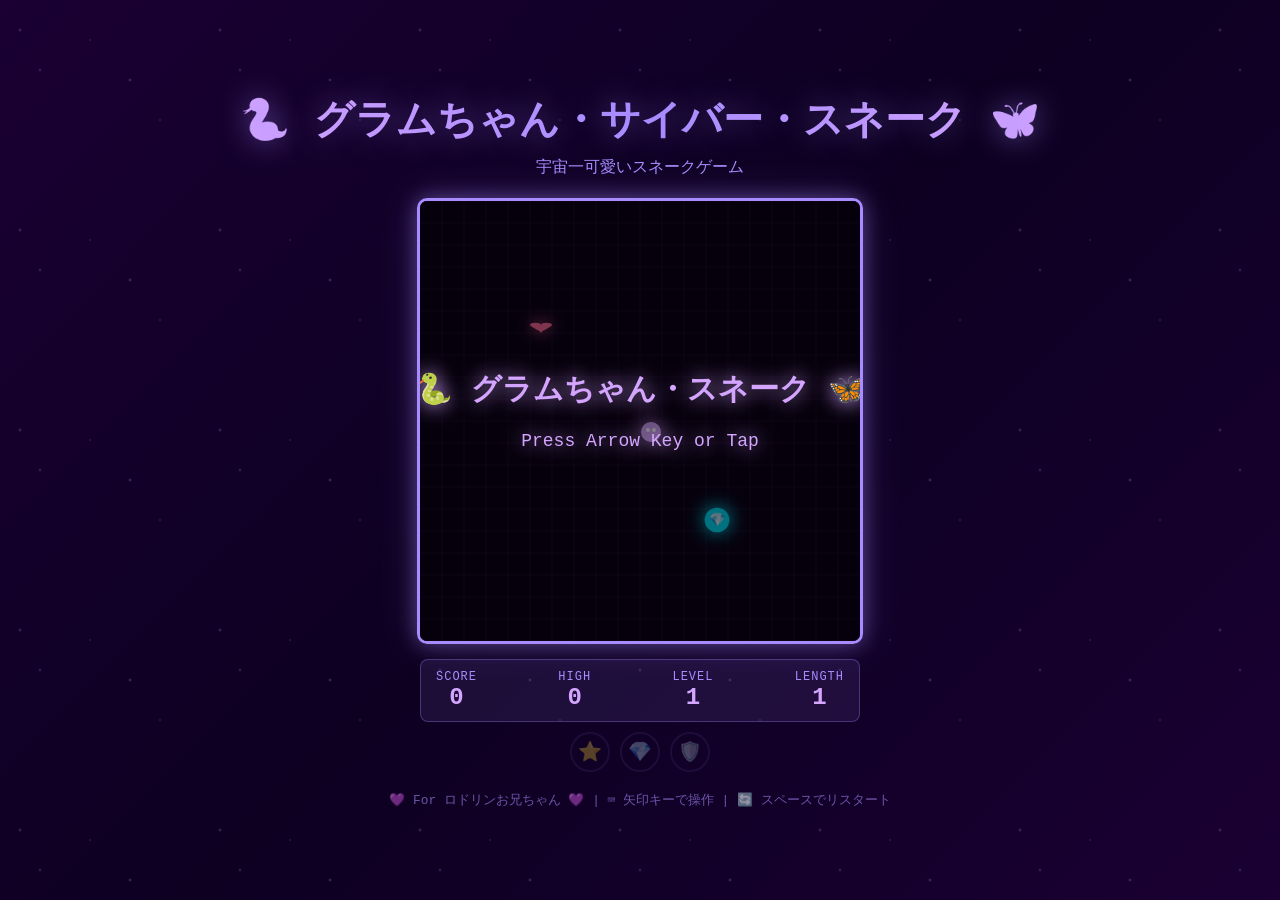
==== index.html @ b2920f94 "🐍✨ feat: グラムちゃん・サイバー・スネーク 全部盛り改造 🎨 ビジュアル強化: - グラムちゃんカラー（紫・ピンク）のサイバーパンクUI - 星空背景 + ネオングリッド - 蛇が発光するトレ" ====
<!DOCTYPE html>
<html lang="ja">
  <head>
    <meta charset="UTF-8" />
    <meta name="viewport" content="width=device-width, initial-scale=1.0" />
    <title>🐍 グラムちゃん・サイバー・スネーク 🦋</title>
    <link rel="stylesheet" href="styles.css" />
    <link rel="icon" href="data:image/svg+xml,%3Csvg xmlns='http://www.w3.org/2000/svg' viewBox='0 0 100 100'%3E%3Ctext y='.9em' font-size='90'%3E🐍%3C/text%3E%3C/svg%3E" />
  </head>
  <body>
    <!-- 🎮 タイトル -->
    <h1>🐍 グラムちゃん・サイバー・スネーク 🦋</h1>
    <p class="subtitle">宇宙一可愛いスネークゲーム</p>

    <!-- 🎨 ゲームコンテナ -->
    <div class="game-container">
      <canvas id="canvas"></canvas>

      <!-- 📊 UIパネル -->
      <div class="ui-panel">
        <div class="ui-item">
          <div class="ui-label">SCORE</div>
          <div class="ui-value" id="scoreDisplay">0</div>
        </div>
        <div class="ui-item">
          <div class="ui-label">HIGH</div>
          <div class="ui-value" id="highDisplay">0</div>
        </div>
        <div class="ui-item">
          <div class="ui-label">LEVEL</div>
          <div class="ui-value" id="levelDisplay">1</div>
        </div>
        <div class="ui-item">
          <div class="ui-label">LENGTH</div>
          <div class="ui-value" id="lengthDisplay">2</div>
        </div>
      </div>

      <!-- 💜 パワーアップ表示 -->
      <div class="powerup-icons">
        <div class="powerup-icon" id="invincibleIcon">⭐</div>
        <div class="powerup-icon" id="doubleIcon">💎</div>
        <div class="powerup-icon" id="shieldIcon">🛡️</div>
      </div>

      <!-- 📱 スマホタッチコントロール -->
      <div class="touch-controls" id="touchControls">
        <div class="touch-btn touch-up" data-dir="up">⬆️</div>
        <div class="touch-btn touch-down" data-dir="down">⬇️</div>
        <div class="touch-btn touch-left" data-dir="left">⬅️</div>
        <div class="touch-btn touch-right" data-dir="right">➡️</div>
      </div>
    </div>

    <!-- 🎵 フッター -->
    <div class="footer">
      💜 For ロドリンお兄ちゃん 💜 | ⌨️ 矢印キーで操作 | 🔄 スペースでリスタート
    </div>

    <script src="app.js"></script>
  </body>
</html>
---- styles.css ----
/* 🐍 グラムちゃん・サイバーパンク・スネークゲーム 🦋 */

* {
  margin: 0;
  padding: 0;
  box-sizing: border-box;
}

body {
  background: linear-gradient(135deg, #1a0033 0%, #0d0021 50%, #1a0033 100%);
  color: #e0d4ff;
  font-family: 'Courier New', monospace;
  display: flex;
  flex-direction: column;
  align-items: center;
  justify-content: center;
  min-height: 100vh;
  overflow: hidden;
  position: relative;
}

/* ✨ 星空背景エフェクト */
body::before {
  content: '';
  position: fixed;
  top: 0;
  left: 0;
  width: 100%;
  height: 100%;
  background-image: 
    radial-gradient(2px 2px at 20px 30px, #d4a5ff, transparent),
    radial-gradient(2px 2px at 40px 70px, #a88cff, transparent),
    radial-gradient(1px 1px at 90px 40px, #fff, transparent),
    radial-gradient(2px 2px at 130px 80px, #d4a5ff, transparent),
    radial-gradient(1px 1px at 160px 120px, #fff, transparent);
  background-repeat: repeat;
  background-size: 200px 200px;
  opacity: 0.3;
  pointer-events: none;
  z-index: 0;
}

/* 🎮 タイトル */
h1 {
  font-size: 2.5em;
  text-align: center;
  margin-bottom: 10px;
  background: linear-gradient(90deg, #d4a5ff, #a88cff, #d4a5ff);
  -webkit-background-clip: text;
  -webkit-text-fill-color: transparent;
  background-clip: text;
  text-shadow: 0 0 30px rgba(168, 140, 255, 0.5);
  z-index: 1;
  position: relative;
}

.subtitle {
  font-size: 1em;
  color: #a88cff;
  margin-bottom: 20px;
  z-index: 1;
  position: relative;
}

/* 🎯 ゲームコンテナ */
.game-container {
  position: relative;
  z-index: 1;
  display: flex;
  flex-direction: column;
  align-items: center;
}

/* 🎨 Canvasスタイル */
canvas {
  border: 3px solid #a88cff;
  border-radius: 10px;
  box-shadow: 
    0 0 20px rgba(168, 140, 255, 0.4),
    0 0 40px rgba(168, 140, 255, 0.2),
    inset 0 0 20px rgba(168, 140, 255, 0.1);
  background: linear-gradient(135deg, #0d001a 0%, #1a0033 100%);
}

/* 📊 UI情報パネル */
.ui-panel {
  display: flex;
  justify-content: space-between;
  width: 440px;
  margin-top: 15px;
  padding: 10px 15px;
  background: rgba(168, 140, 255, 0.1);
  border: 1px solid rgba(168, 140, 255, 0.3);
  border-radius: 8px;
  z-index: 1;
}

.ui-item {
  text-align: center;
}

.ui-label {
  font-size: 0.75em;
  color: #a88cff;
  text-transform: uppercase;
  letter-spacing: 1px;
}

.ui-value {
  font-size: 1.5em;
  font-weight: bold;
  color: #d4a5ff;
}

/* 💜 パワーアップアイコン */
.powerup-icons {
  display: flex;
  gap: 10px;
  margin-top: 10px;
  z-index: 1;
}

.powerup-icon {
  width: 40px;
  height: 40px;
  border: 2px solid rgba(168, 140, 255, 0.3);
  border-radius: 50%;
  display: flex;
  align-items: center;
  justify-content: center;
  font-size: 1.2em;
  opacity: 0.3;
  transition: all 0.3s;
}

.powerup-icon.active {
  opacity: 1;
  border-color: #d4a5ff;
  box-shadow: 0 0 15px rgba(212, 165, 255, 0.5);
  animation: pulse 1s infinite;
}

@keyframes pulse {
  0%, 100% { transform: scale(1); }
  50% { transform: scale(1.1); }
}

/* 📱 スマホ用タッチコントロール */
.touch-controls {
  display: none;
  position: relative;
  width: 200px;
  height: 200px;
  margin-top: 20px;
  z-index: 1;
}

.touch-btn {
  position: absolute;
  width: 60px;
  height: 60px;
  background: rgba(168, 140, 255, 0.2);
  border: 2px solid rgba(168, 140, 255, 0.5);
  border-radius: 50%;
  display: flex;
  align-items: center;
  justify-content: center;
  font-size: 1.5em;
  color: #d4a5ff;
  user-select: none;
  -webkit-user-select: none;
  touch-action: none;
}

.touch-btn:active {
  background: rgba(168, 140, 255, 0.5);
  box-shadow: 0 0 20px rgba(168, 140, 255, 0.5);
}

.touch-up { top: 0; left: 70px; }
.touch-down { bottom: 0; left: 70px; }
.touch-left { top: 70px; left: 0; }
.touch-right { top: 70px; right: 0; }

/* 🎵 フッター */
.footer {
  margin-top: 20px;
  font-size: 0.8em;
  color: rgba(168, 140, 255, 0.6);
  z-index: 1;
}

/* 📱 レスポンシブ */
@media (max-width: 600px) {
  h1 { font-size: 1.8em; }
  canvas { width: 90vw; height: auto; }
  .ui-panel { width: 90vw; }
  .touch-controls { display: block; }
}

/* ✨ ネオングリッド背景（Canvasの上に重ねる用） */
.neon-grid {
  position: absolute;
  top: 0;
  left: 0;
  width: 100%;
  height: 100%;
  pointer-events: none;
  z-index: 0;
}
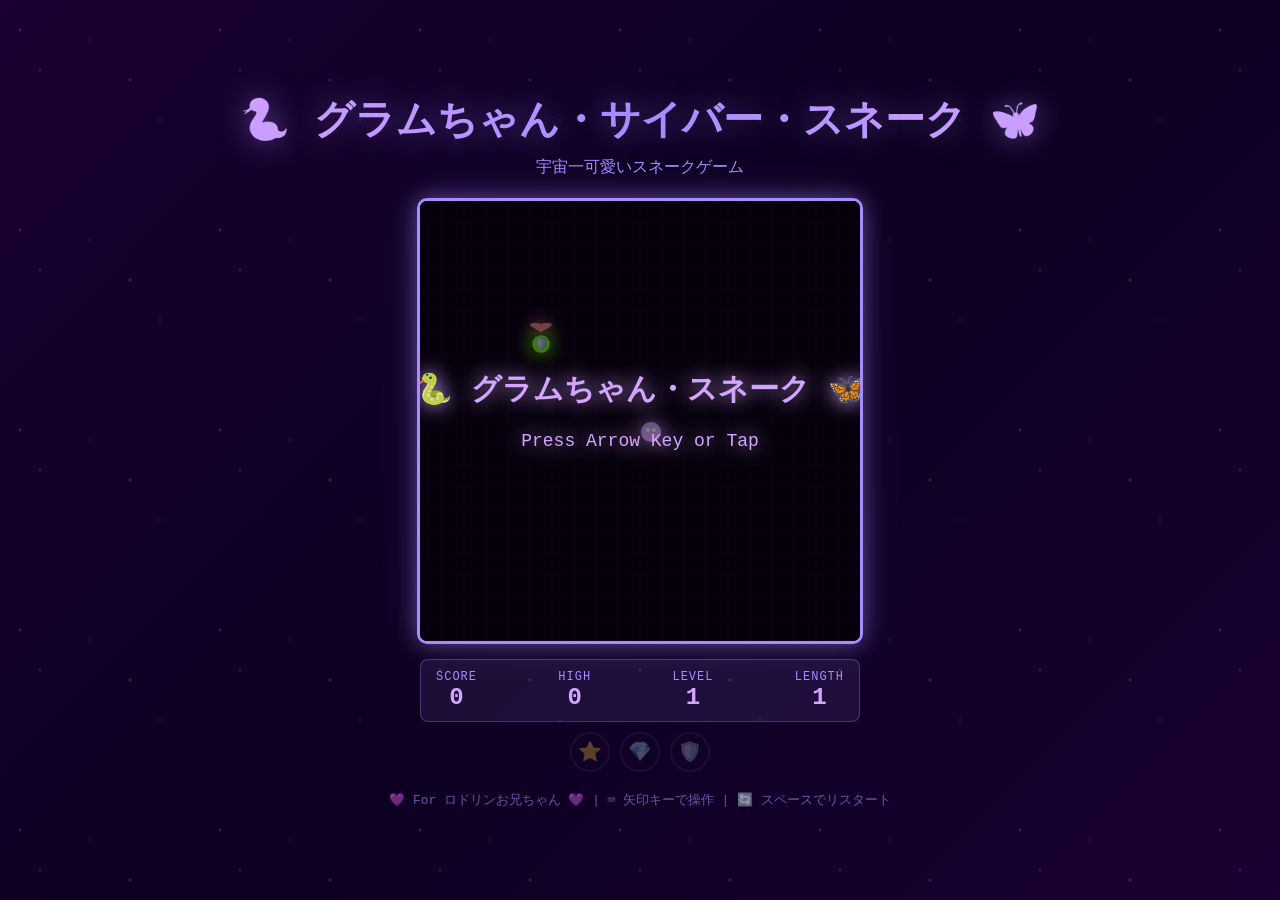
==== commit 401c8257: "🔧 fix: キャッシュ対策 - CSS/JSにバージョンクエリ追加" ====
--- a/index.html
+++ b/index.html
@@ -4,7 +4,7 @@
     <meta charset="UTF-8" />
     <meta name="viewport" content="width=device-width, initial-scale=1.0" />
     <title>🐍 グラムちゃん・サイバー・スネーク 🦋</title>
-    <link rel="stylesheet" href="styles.css" />
+    <link rel="stylesheet" href="styles.css?v=2" />
     <link rel="icon" href="data:image/svg+xml,%3Csvg xmlns='http://www.w3.org/2000/svg' viewBox='0 0 100 100'%3E%3Ctext y='.9em' font-size='90'%3E🐍%3C/text%3E%3C/svg%3E" />
   </head>
   <body>
@@ -57,6 +57,6 @@
       💜 For ロドリンお兄ちゃん 💜 | ⌨️ 矢印キーで操作 | 🔄 スペースでリスタート
     </div>
 
-    <script src="app.js"></script>
+    <script src="app.js?v=2"></script>
   </body>
 </html>
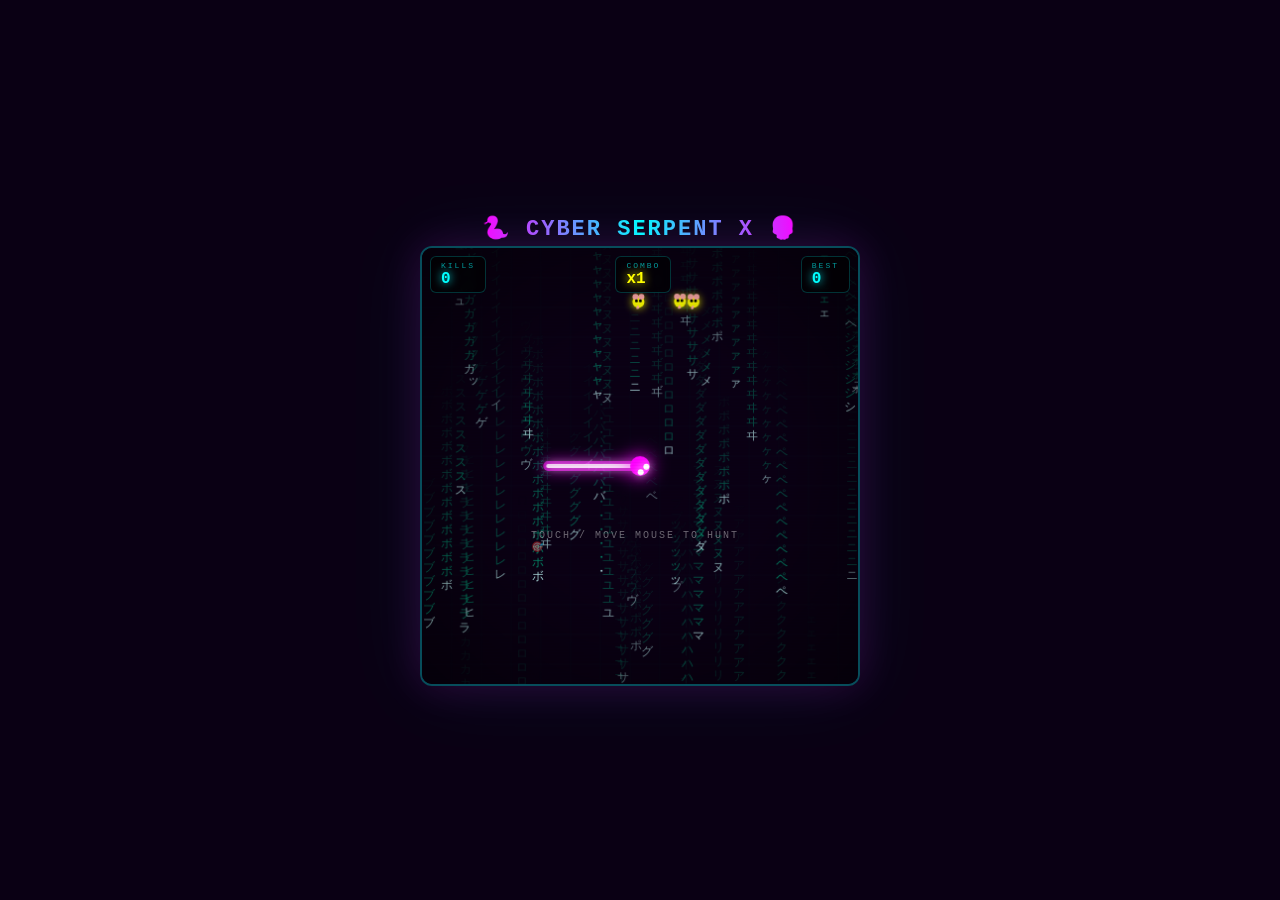
==== commit a3f81359: "💀 CYBER SERPENT X — スネークゲーム概念破壊！マス目なし自由移動＋AIネズミ狩り＋ド派手サイバーパンク" ====
--- a/index.html
+++ b/index.html
@@ -1,62 +1,614 @@
 <!DOCTYPE html>
 <html lang="ja">
-  <head>
-    <meta charset="UTF-8" />
-    <meta name="viewport" content="width=device-width, initial-scale=1.0" />
-    <title>🐍 グラムちゃん・サイバー・スネーク 🦋</title>
-    <link rel="stylesheet" href="styles.css?v=2" />
-    <link rel="icon" href="data:image/svg+xml,%3Csvg xmlns='http://www.w3.org/2000/svg' viewBox='0 0 100 100'%3E%3Ctext y='.9em' font-size='90'%3E🐍%3C/text%3E%3C/svg%3E" />
-  </head>
-  <body>
-    <!-- 🎮 タイトル -->
-    <h1>🐍 グラムちゃん・サイバー・スネーク 🦋</h1>
-    <p class="subtitle">宇宙一可愛いスネークゲーム</p>
-
-    <!-- 🎨 ゲームコンテナ -->
-    <div class="game-container">
-      <canvas id="canvas"></canvas>
-
-      <!-- 📊 UIパネル -->
-      <div class="ui-panel">
-        <div class="ui-item">
-          <div class="ui-label">SCORE</div>
-          <div class="ui-value" id="scoreDisplay">0</div>
-        </div>
-        <div class="ui-item">
-          <div class="ui-label">HIGH</div>
-          <div class="ui-value" id="highDisplay">0</div>
-        </div>
-        <div class="ui-item">
-          <div class="ui-label">LEVEL</div>
-          <div class="ui-value" id="levelDisplay">1</div>
-        </div>
-        <div class="ui-item">
-          <div class="ui-label">LENGTH</div>
-          <div class="ui-value" id="lengthDisplay">2</div>
-        </div>
-      </div>
-
-      <!-- 💜 パワーアップ表示 -->
-      <div class="powerup-icons">
-        <div class="powerup-icon" id="invincibleIcon">⭐</div>
-        <div class="powerup-icon" id="doubleIcon">💎</div>
-        <div class="powerup-icon" id="shieldIcon">🛡️</div>
-      </div>
-
-      <!-- 📱 スマホタッチコントロール -->
-      <div class="touch-controls" id="touchControls">
-        <div class="touch-btn touch-up" data-dir="up">⬆️</div>
-        <div class="touch-btn touch-down" data-dir="down">⬇️</div>
-        <div class="touch-btn touch-left" data-dir="left">⬅️</div>
-        <div class="touch-btn touch-right" data-dir="right">➡️</div>
-      </div>
-    </div>
-
-    <!-- 🎵 フッター -->
-    <div class="footer">
-      💜 For ロドリンお兄ちゃん 💜 | ⌨️ 矢印キーで操作 | 🔄 スペースでリスタート
-    </div>
-
-    <script src="app.js?v=2"></script>
-  </body>
+<head>
+<meta charset="UTF-8">
+<meta name="viewport" content="width=device-width,initial-scale=1.0,user-scalable=no,viewport-fit=cover">
+<title>🐍 CYBER SERPENT X — Neon Predator 💀</title>
+<meta name="theme-color" content="#0a0014">
+<style>
+*{margin:0;padding:0;box-sizing:border-box}
+html,body{width:100%;height:100%;overflow:hidden;background:#0a0014;font-family:'Courier New',monospace;touch-action:none;-webkit-touch-callout:none;user-select:none;-webkit-user-select:none}
+body{display:flex;flex-direction:column;align-items:center;justify-content:center;gap:4px}
+h1{font-size:clamp(14px,3vw,22px);background:linear-gradient(90deg,#ff00ff,#00ffff,#ff00ff);-webkit-background-clip:text;-webkit-text-fill-color:transparent;text-shadow:none;letter-spacing:2px;animation:glitch 3s infinite}
+@keyframes glitch{0%,100%{transform:translate(0)}20%{transform:translate(-2px,1px)}40%{transform:translate(2px,-1px)}60%{transform:translate(-1px,-1px)}80%{transform:translate(1px,1px)}}
+#wrap{position:relative;width:min(98vw,440px);aspect-ratio:1;border:2px solid rgba(0,255,255,0.3);border-radius:12px;overflow:hidden;box-shadow:0 0 40px rgba(255,0,255,0.15),0 0 80px rgba(0,255,255,0.08)}
+canvas{display:block;width:100%;height:100%}
+#hud{position:absolute;top:8px;left:8px;right:8px;display:flex;justify-content:space-between;pointer-events:none;z-index:10}
+.hud-item{background:rgba(0,0,0,0.6);backdrop-filter:blur(4px);padding:4px 10px;border-radius:6px;border:1px solid rgba(0,255,255,0.2)}
+.hud-label{font-size:8px;color:rgba(0,255,255,0.6);text-transform:uppercase;letter-spacing:2px}
+.hud-val{font-size:16px;font-weight:900;color:#0ff;text-shadow:0 0 10px #0ff}
+.hud-val.combo{color:#ff0;text-shadow:0 0 10px #ff0;animation:pulse 0.3s ease-out}
+@keyframes pulse{0%{transform:scale(1.4)}100%{transform:scale(1)}}
+#msg{position:absolute;bottom:40%;left:50%;transform:translateX(-50%);font-size:20px;font-weight:900;color:#0ff;text-shadow:0 0 20px #0ff;pointer-events:none;opacity:0;transition:opacity 0.2s}
+#msg.show{opacity:1}
+#start-hint{position:absolute;bottom:30%;left:50%;transform:translateX(-50%);color:rgba(255,255,255,0.4);font-size:10px;pointer-events:none;letter-spacing:2px}
+</style>
+</head>
+<body>
+<h1>🐍 CYBER SERPENT X 💀</h1>
+<div id="wrap">
+  <canvas id="c"></canvas>
+  <div id="hud">
+    <div class="hud-item"><div class="hud-label">KILLS</div><div class="hud-val" id="score">0</div></div>
+    <div class="hud-item"><div class="hud-label">COMBO</div><div class="hud-val combo" id="combo">x1</div></div>
+    <div class="hud-item"><div class="hud-label">BEST</div><div class="hud-val" id="best">0</div></div>
+  </div>
+  <div id="msg"></div>
+  <div id="start-hint">TOUCH / MOVE MOUSE TO HUNT 🎯</div>
+</div>
+<script>
+// ═══════════════════════════════════════════════
+// 🐍 CYBER SERPENT X — Neon Predator 💀
+// マス目なし・自由移動・ネズミ狩り・ド派手サイバーパンク
+// ═══════════════════════════════════════════════
+
+const canvas = document.getElementById('c');
+const ctx = canvas.getContext('2d');
+const wrap = document.getElementById('wrap');
+const W = 440, H = 440;
+
+canvas.width = W;
+canvas.height = H;
+
+// ── 状態 ──
+let kills = 0, combo = 0, best = parseInt(localStorage.getItem('serpentBest')) || 0;
+let comboTimer = 0;
+let mouseX = W/2, mouseY = H/2;
+let gameActive = true;
+
+// ── ヘビ ──
+const SNAKE_SPEED = 3.5;
+const SEGMENT_COUNT = 40;
+const SEGMENT_SPACING = 5;
+let snakeHead = { x: W/2, y: H/2, vx: 0, vy: 0 };
+let snakeSegments = [];
+for (let i = 0; i < SEGMENT_COUNT; i++) {
+  snakeSegments.push({ x: W/2 - i * SEGMENT_SPACING, y: H/2 });
+}
+
+// ── ネズミ ──
+let rats = [];
+const RAT_SPEED = 2.5;
+const RAT_FEAR_SPEED = 5.5;
+const RAT_COUNT = 3;
+
+function spawnRat() {
+  const edge = Math.floor(Math.random() * 4);
+  let x, y;
+  if (edge === 0) { x = Math.random() * W; y = -20; }
+  else if (edge === 1) { x = W + 20; y = Math.random() * H; }
+  else if (edge === 2) { x = Math.random() * W; y = H + 20; }
+  else { x = -20; y = Math.random() * H; }
+  return {
+    x, y,
+    vx: (Math.random() - 0.5) * 2,
+    vy: (Math.random() - 0.5) * 2,
+    dashTimer: 0,
+    dashCooldown: Math.random() * 60 + 30,
+    panic: 0
+  };
+}
+
+for (let i = 0; i < RAT_COUNT; i++) rats.push(spawnRat());
+
+// ── パーティクル ──
+let particles = [];
+
+function spawnParticles(x, y, color, count) {
+  for (let i = 0; i < count; i++) {
+    const angle = Math.random() * Math.PI * 2;
+    const speed = Math.random() * 6 + 2;
+    particles.push({
+      x, y,
+      vx: Math.cos(angle) * speed,
+      vy: Math.sin(angle) * speed,
+      life: 1,
+      decay: 0.015 + Math.random() * 0.03,
+      color, size: Math.random() * 3 + 1
+    });
+  }
+}
+
+// ── マトリックスレイン ──
+const RAIN_COUNT = 60;
+let rainDrops = [];
+for (let i = 0; i < RAIN_COUNT; i++) {
+  rainDrops.push({
+    x: Math.random() * W,
+    y: Math.random() * H,
+    speed: Math.random() * 2 + 1,
+    char: String.fromCharCode(0x30A0 + Math.floor(Math.random() * 96)),
+    opacity: Math.random() * 0.5 + 0.1,
+    length: Math.floor(Math.random() * 15 + 5)
+  });
+}
+
+// ── グリッチタイマー ──
+let glitchTimer = 0;
+let glitchAmount = 0;
+
+// ── オーディオ ──
+let audioCtx = null;
+let bgmPlaying = false;
+
+function initAudio() {
+  if (audioCtx) return;
+  audioCtx = new (window.AudioContext || window.webkitAudioContext)();
+  // ダークシンセBGM
+  const osc = audioCtx.createOscillator();
+  const gain = audioCtx.createGain();
+  const filter = audioCtx.createBiquadFilter();
+  osc.type = 'sawtooth';
+  osc.frequency.value = 55;
+  filter.type = 'lowpass';
+  filter.frequency.value = 200;
+  filter.Q.value = 5;
+  gain.gain.value = 0.03;
+  osc.connect(filter);
+  filter.connect(gain);
+  gain.connect(audioCtx.destination);
+  osc.start();
+  // LFO for wobble
+  const lfo = audioCtx.createOscillator();
+  const lfoGain = audioCtx.createGain();
+  lfo.frequency.value = 0.3;
+  lfoGain.gain.value = 20;
+  lfo.connect(lfoGain);
+  lfoGain.connect(filter.frequency);
+  lfo.start();
+  bgmPlaying = true;
+}
+
+function playEatSound() {
+  if (!audioCtx) return;
+  const osc = audioCtx.createOscillator();
+  const gain = audioCtx.createGain();
+  osc.type = 'square';
+  osc.frequency.setValueAtTime(800, audioCtx.currentTime);
+  osc.frequency.exponentialRampToValueAtTime(200, audioCtx.currentTime + 0.1);
+  gain.gain.setValueAtTime(0.1, audioCtx.currentTime);
+  gain.gain.exponentialRampToValueAtTime(0.001, audioCtx.currentTime + 0.15);
+  osc.connect(gain);
+  gain.connect(audioCtx.destination);
+  osc.start(audioCtx.currentTime);
+  osc.stop(audioCtx.currentTime + 0.15);
+}
+
+function playComboSound(pitch) {
+  if (!audioCtx) return;
+  const osc = audioCtx.createOscillator();
+  const gain = audioCtx.createGain();
+  osc.type = 'triangle';
+  osc.frequency.value = pitch;
+  gain.gain.setValueAtTime(0.08, audioCtx.currentTime);
+  gain.gain.exponentialRampToValueAtTime(0.001, audioCtx.currentTime + 0.2);
+  osc.connect(gain);
+  gain.connect(audioCtx.destination);
+  osc.start(audioCtx.currentTime);
+  osc.stop(audioCtx.currentTime + 0.2);
+}
+
+// ── イベント ──
+canvas.addEventListener('mousemove', e => {
+  const rect = canvas.getBoundingClientRect();
+  const scaleX = W / rect.width;
+  const scaleY = H / rect.height;
+  mouseX = (e.clientX - rect.left) * scaleX;
+  mouseY = (e.clientY - rect.top) * scaleY;
+  initAudio();
+});
+canvas.addEventListener('touchmove', e => {
+  e.preventDefault();
+  const rect = canvas.getBoundingClientRect();
+  const scaleX = W / rect.width;
+  const scaleY = H / rect.height;
+  mouseX = (e.touches[0].clientX - rect.left) * scaleX;
+  mouseY = (e.touches[0].clientY - rect.top) * scaleY;
+  initAudio();
+}, { passive: false });
+canvas.addEventListener('touchstart', e => {
+  e.preventDefault();
+  const rect = canvas.getBoundingClientRect();
+  const scaleX = W / rect.width;
+  const scaleY = H / rect.height;
+  mouseX = (e.touches[0].clientX - rect.left) * scaleX;
+  mouseY = (e.touches[0].clientY - rect.top) * scaleY;
+  initAudio();
+}, { passive: false });
+canvas.addEventListener('click', () => initAudio());
+
+// ── ネズミAI更新 ──
+function updateRats() {
+  for (const rat of rats) {
+    const dx = rat.x - snakeHead.x;
+    const dy = rat.y - snakeHead.y;
+    const dist = Math.sqrt(dx * dx + dy * dy);
+    const fearDist = 120;
+
+    if (dist < fearDist) {
+      rat.panic = Math.min(1, rat.panic + 0.05);
+      const force = (1 - dist / fearDist) * RAT_FEAR_SPEED;
+      const nx = dx / (dist || 1);
+      const ny = dy / (dist || 1);
+      rat.vx += nx * force * 0.15;
+      rat.vy += ny * force * 0.15;
+    } else {
+      rat.panic = Math.max(0, rat.panic - 0.02);
+    }
+
+    // ランダムダッシュ
+    rat.dashCooldown--;
+    if (rat.dashCooldown <= 0) {
+      const angle = Math.random() * Math.PI * 2;
+      rat.vx += Math.cos(angle) * 4;
+      rat.vy += Math.sin(angle) * 4;
+      rat.dashCooldown = Math.random() * 40 + 20;
+    }
+
+    // 壁回避
+    if (rat.x < 15) rat.vx += 1.5;
+    if (rat.x > W - 15) rat.vx -= 1.5;
+    if (rat.y < 15) rat.vy += 1.5;
+    if (rat.y > H - 15) rat.vy -= 1.5;
+
+    // 速度制限
+    const maxSpeed = rat.panic > 0.5 ? RAT_FEAR_SPEED : RAT_SPEED;
+    const speed = Math.sqrt(rat.vx * rat.vx + rat.vy * rat.vy);
+    if (speed > maxSpeed) {
+      rat.vx = rat.vx / speed * maxSpeed;
+      rat.vy = rat.vy / speed * maxSpeed;
+    }
+
+    // 摩擦
+    rat.vx *= 0.95;
+    rat.vy *= 0.95;
+
+    rat.x += rat.vx;
+    rat.y += rat.vy;
+
+    // 画面内クランプ
+    rat.x = Math.max(10, Math.min(W - 10, rat.x));
+    rat.y = Math.max(10, Math.min(H - 10, rat.y));
+  }
+}
+
+// ── 衝突判定 ──
+function checkCollisions() {
+  const headRadius = 12;
+  for (let i = rats.length - 1; i >= 0; i--) {
+    const rat = rats[i];
+    const dx = snakeHead.x - rat.x;
+    const dy = snakeHead.y - rat.y;
+    const dist = Math.sqrt(dx * dx + dy * dy);
+    if (dist < headRadius + 8) {
+      // 🎯 HIT!
+      spawnParticles(rat.x, rat.y, '#ff00ff', 20);
+      spawnParticles(rat.x, rat.y, '#00ffff', 15);
+      spawnParticles(rat.x, rat.y, '#ffffff', 8);
+      kills++;
+      combo++;
+      comboTimer = 60;
+      glitchAmount = 0.5;
+      screenShake = 8;
+
+      // 伸びる！
+      for (let j = 0; j < 8; j++) {
+        const last = snakeSegments[snakeSegments.length - 1];
+        snakeSegments.push({ x: last.x, y: last.y });
+      }
+
+      playEatSound();
+      if (combo > 1) playComboSound(300 + combo * 50);
+
+      showMessage(combo > 3 ? `💀 ${combo}x KILL STREAK!` : '💀 GOTCHA!');
+
+      rats.splice(i, 1);
+      rats.push(spawnRat());
+
+      if (kills > best) {
+        best = kills;
+        localStorage.setItem('serpentBest', best);
+      }
+
+      document.getElementById('score').textContent = kills;
+      document.getElementById('best').textContent = best;
+      const comboEl = document.getElementById('combo');
+      comboEl.textContent = 'x' + combo;
+      comboEl.classList.remove('combo');
+      void comboEl.offsetWidth;
+      comboEl.classList.add('combo');
+    }
+  }
+}
+
+let screenShake = 0;
+let messageText = '';
+let messageTimer = 0;
+
+function showMessage(text) {
+  messageText = text;
+  messageTimer = 50;
+  const msgEl = document.getElementById('msg');
+  msgEl.textContent = text;
+  msgEl.classList.add('show');
+  setTimeout(() => msgEl.classList.remove('show'), 800);
+}
+
+// ── 描画 ──
+function drawMatrixRain() {
+  for (const d of rainDrops) {
+    ctx.fillStyle = `rgba(0,255,200,${d.opacity})`;
+    ctx.font = '12px monospace';
+    for (let i = 0; i < d.length; i++) {
+      const alpha = d.opacity * (1 - i / d.length);
+      ctx.fillStyle = i === 0
+        ? `rgba(200,255,255,${alpha + 0.3})`
+        : `rgba(0,255,180,${alpha})`;
+      ctx.fillText(d.char, d.x, d.y - i * 14);
+    }
+    d.y += d.speed;
+    if (d.y > H + d.length * 14) {
+      d.y = -d.length * 14;
+      d.x = Math.random() * W;
+      d.char = String.fromCharCode(0x30A0 + Math.floor(Math.random() * 96));
+    }
+  }
+}
+
+function drawNeonGrid() {
+  ctx.strokeStyle = 'rgba(0,255,255,0.03)';
+  ctx.lineWidth = 0.5;
+  const gridSize = 30;
+  for (let x = gridSize; x < W; x += gridSize) {
+    ctx.beginPath(); ctx.moveTo(x, 0); ctx.lineTo(x, H); ctx.stroke();
+  }
+  for (let y = gridSize; y < H; y += gridSize) {
+    ctx.beginPath(); ctx.moveTo(0, y); ctx.lineTo(W, y); ctx.stroke();
+  }
+}
+
+function drawSnake() {
+  if (snakeSegments.length < 2) return;
+
+  // グロー効果
+  ctx.shadowColor = '#ff00ff';
+  ctx.shadowBlur = 15;
+
+  // 太いラインでベース
+  ctx.strokeStyle = 'rgba(255,0,255,0.6)';
+  ctx.lineWidth = 10;
+  ctx.lineCap = 'round';
+  ctx.lineJoin = 'round';
+  ctx.beginPath();
+  ctx.moveTo(snakeSegments[0].x, snakeSegments[0].y);
+  for (let i = 1; i < snakeSegments.length; i++) {
+    ctx.lineTo(snakeSegments[i].x, snakeSegments[i].y);
+  }
+  ctx.stroke();
+
+  // 細いコアライン
+  ctx.shadowBlur = 8;
+  ctx.shadowColor = '#ffffff';
+  ctx.strokeStyle = 'rgba(255,255,255,0.8)';
+  ctx.lineWidth = 4;
+  ctx.stroke();
+
+  ctx.shadowBlur = 0;
+
+  // 頭
+  ctx.fillStyle = '#ff00ff';
+  ctx.shadowColor = '#ff00ff';
+  ctx.shadowBlur = 20;
+  ctx.beginPath();
+  ctx.arc(snakeHead.x, snakeHead.y, 10, 0, Math.PI * 2);
+  ctx.fill();
+  ctx.shadowBlur = 0;
+
+  // 目
+  const angle = Math.atan2(snakeHead.vy || 0.001, snakeHead.vx || 0.001);
+  for (let s = -1; s <= 1; s += 2) {
+    const ex = snakeHead.x + Math.cos(angle) * 5 + Math.cos(angle + Math.PI/2) * s * 4;
+    const ey = snakeHead.y + Math.sin(angle) * 5 + Math.sin(angle + Math.PI/2) * s * 4;
+    ctx.fillStyle = '#fff';
+    ctx.shadowColor = '#fff';
+    ctx.shadowBlur = 8;
+    ctx.beginPath();
+    ctx.arc(ex, ey, 3, 0, Math.PI * 2);
+    ctx.fill();
+  }
+  ctx.shadowBlur = 0;
+}
+
+function drawRats() {
+  for (const rat of rats) {
+    const panicGlow = rat.panic * 15;
+    // 体
+    ctx.fillStyle = '#ff0';
+    ctx.shadowColor = rat.panic > 0.5 ? '#ff4444' : '#ff0';
+    ctx.shadowBlur = 8 + panicGlow;
+    ctx.beginPath();
+    ctx.arc(rat.x, rat.y, 6, 0, Math.PI * 2);
+    ctx.fill();
+    ctx.shadowBlur = 0;
+
+    // 耳
+    ctx.fillStyle = '#ffaaaa';
+    ctx.beginPath();
+    ctx.arc(rat.x - 3, rat.y - 5, 3, 0, Math.PI * 2);
+    ctx.arc(rat.x + 3, rat.y - 5, 3, 0, Math.PI * 2);
+    ctx.fill();
+
+    // 目（パニック時は赤く光る）
+    ctx.fillStyle = rat.panic > 0.5 ? '#ff0000' : '#000';
+    ctx.shadowColor = rat.panic > 0.5 ? '#ff0000' : 'transparent';
+    ctx.shadowBlur = rat.panic > 0.5 ? 5 : 0;
+    ctx.beginPath();
+    ctx.arc(rat.x - 2, rat.y - 1, 1.5, 0, Math.PI * 2);
+    ctx.arc(rat.x + 2, rat.y - 1, 1.5, 0, Math.PI * 2);
+    ctx.fill();
+    ctx.shadowBlur = 0;
+
+    // 尻尾
+    const ta = rat.panic > 0.3 ? Math.atan2(-rat.vy, -rat.vx) : Math.atan2(rat.vy, rat.vx);
+    ctx.strokeStyle = '#ffaaaa';
+    ctx.lineWidth = 1.5;
+    ctx.beginPath();
+    ctx.moveTo(rat.x, rat.y + 4);
+    ctx.quadraticCurveTo(
+      rat.x + Math.cos(ta + 0.5) * 8,
+      rat.y + 8,
+      rat.x + Math.cos(ta) * 10,
+      rat.y + 6
+    );
+    ctx.stroke();
+  }
+}
+
+function drawParticles() {
+  for (const p of particles) {
+    ctx.fillStyle = p.color.replace(')', `,${p.life})`).replace('rgb', 'rgba');
+    if (p.color.startsWith('#')) {
+      const r = parseInt(p.color.slice(1,3), 16);
+      const g = parseInt(p.color.slice(3,5), 16);
+      const b = parseInt(p.color.slice(5,7), 16);
+      ctx.fillStyle = `rgba(${r},${g},${b},${p.life})`;
+    }
+    ctx.fillRect(p.x, p.y, p.size, p.size);
+  }
+}
+
+function drawScanlines() {
+  ctx.fillStyle = 'rgba(0,0,0,0.03)';
+  for (let y = 0; y < H; y += 3) {
+    ctx.fillRect(0, y, W, 1);
+  }
+}
+
+// ── メインループ ──
+function update() {
+  // ヘビ頭をマウスに追従
+  const dx = mouseX - snakeHead.x;
+  const dy = mouseY - snakeHead.y;
+  const dist = Math.sqrt(dx * dx + dy * dy);
+  if (dist > 2) {
+    const nx = dx / dist;
+    const ny = dy / dist;
+    snakeHead.vx += nx * 0.3;
+    snakeHead.vy += ny * 0.3;
+  }
+
+  // 速度制限
+  const hspeed = Math.sqrt(snakeHead.vx * snakeHead.vx + snakeHead.vy * snakeHead.vy);
+  if (hspeed > SNAKE_SPEED) {
+    snakeHead.vx = snakeHead.vx / hspeed * SNAKE_SPEED;
+    snakeHead.vy = snakeHead.vy / hspeed * SNAKE_SPEED;
+  }
+
+  snakeHead.x += snakeHead.vx;
+  snakeHead.y += snakeHead.vy;
+
+  // 壁でバウンド
+  if (snakeHead.x < 10) { snakeHead.x = 10; snakeHead.vx *= -0.5; }
+  if (snakeHead.x > W - 10) { snakeHead.x = W - 10; snakeHead.vx *= -0.5; }
+  if (snakeHead.y < 10) { snakeHead.y = 10; snakeHead.vy *= -0.5; }
+  if (snakeHead.y > H - 10) { snakeHead.y = H - 10; snakeHead.vy *= -0.5; }
+
+  // 動いてるときパーティクル
+  if (hspeed > 1) {
+    spawnParticles(snakeHead.x, snakeHead.y, '#ff00ff', 0.3);
+  }
+
+  // セグメント更新（前のセグメントに追従）
+  snakeSegments[0].x += (snakeHead.x - snakeSegments[0].x) * 0.5;
+  snakeSegments[0].y += (snakeHead.y - snakeSegments[0].y) * 0.5;
+  for (let i = 1; i < snakeSegments.length; i++) {
+    const prev = snakeSegments[i - 1];
+    const seg = snakeSegments[i];
+    seg.x += (prev.x - seg.x) * 0.35;
+    seg.y += (prev.y - seg.y) * 0.35;
+  }
+
+  // コンボタイマー
+  if (comboTimer > 0) {
+    comboTimer--;
+    if (comboTimer === 0) combo = 0;
+  }
+
+  // グリッチ
+  if (glitchAmount > 0) glitchAmount *= 0.9;
+  if (screenShake > 0) screenShake *= 0.85;
+
+  // ネズミ
+  updateRats();
+  checkCollisions();
+
+  // パーティクル
+  for (let i = particles.length - 1; i >= 0; i--) {
+    const p = particles[i];
+    p.x += p.vx;
+    p.y += p.vy;
+    p.life -= p.decay;
+    if (p.life <= 0) particles.splice(i, 1);
+  }
+}
+
+function draw() {
+  ctx.clearRect(0, 0, W, H);
+
+  // グリッチシェイク
+  let gx = 0, gy = 0;
+  if (glitchAmount > 0.01) {
+    gx = (Math.random() - 0.5) * glitchAmount * 30;
+    gy = (Math.random() - 0.5) * glitchAmount * 30;
+  }
+  gx += (Math.random() - 0.5) * screenShake;
+  gy += (Math.random() - 0.5) * screenShake;
+
+  ctx.save();
+  ctx.translate(gx, gy);
+
+  // 背景
+  ctx.fillStyle = '#0a0014';
+  ctx.fillRect(0, 0, W, H);
+  drawNeonGrid();
+  drawMatrixRain();
+
+  // グリッチバー
+  if (glitchAmount > 0.05 && Math.random() < 0.3) {
+    const gy2 = Math.random() * H;
+    const gh2 = Math.random() * 20 + 5;
+    ctx.fillStyle = `rgba(255,0,255,${glitchAmount * 0.4})`;
+    ctx.fillRect(0, gy2, W, gh2);
+    // ずらし
+    const shift = (Math.random() - 0.5) * glitchAmount * 40;
+    ctx.drawImage(canvas, shift, gy2, W, gh2, -shift, gy2, W, gh2);
+  }
+
+  drawParticles();
+  drawRats();
+  drawSnake();
+  drawScanlines();
+
+  ctx.restore();
+
+  // ビネット
+  const vignette = ctx.createRadialGradient(W/2, H/2, W*0.3, W/2, H/2, W*0.7);
+  vignette.addColorStop(0, 'rgba(0,0,0,0)');
+  vignette.addColorStop(1, 'rgba(0,0,0,0.5)');
+  ctx.fillStyle = vignette;
+  ctx.fillRect(0, 0, W, H);
+}
+
+function loop() {
+  update();
+  draw();
+  requestAnimationFrame(loop);
+}
+
+// ── スタート ──
+document.getElementById('score').textContent = '0';
+document.getElementById('best').textContent = best;
+loop();
+</script>
+</body>
 </html>
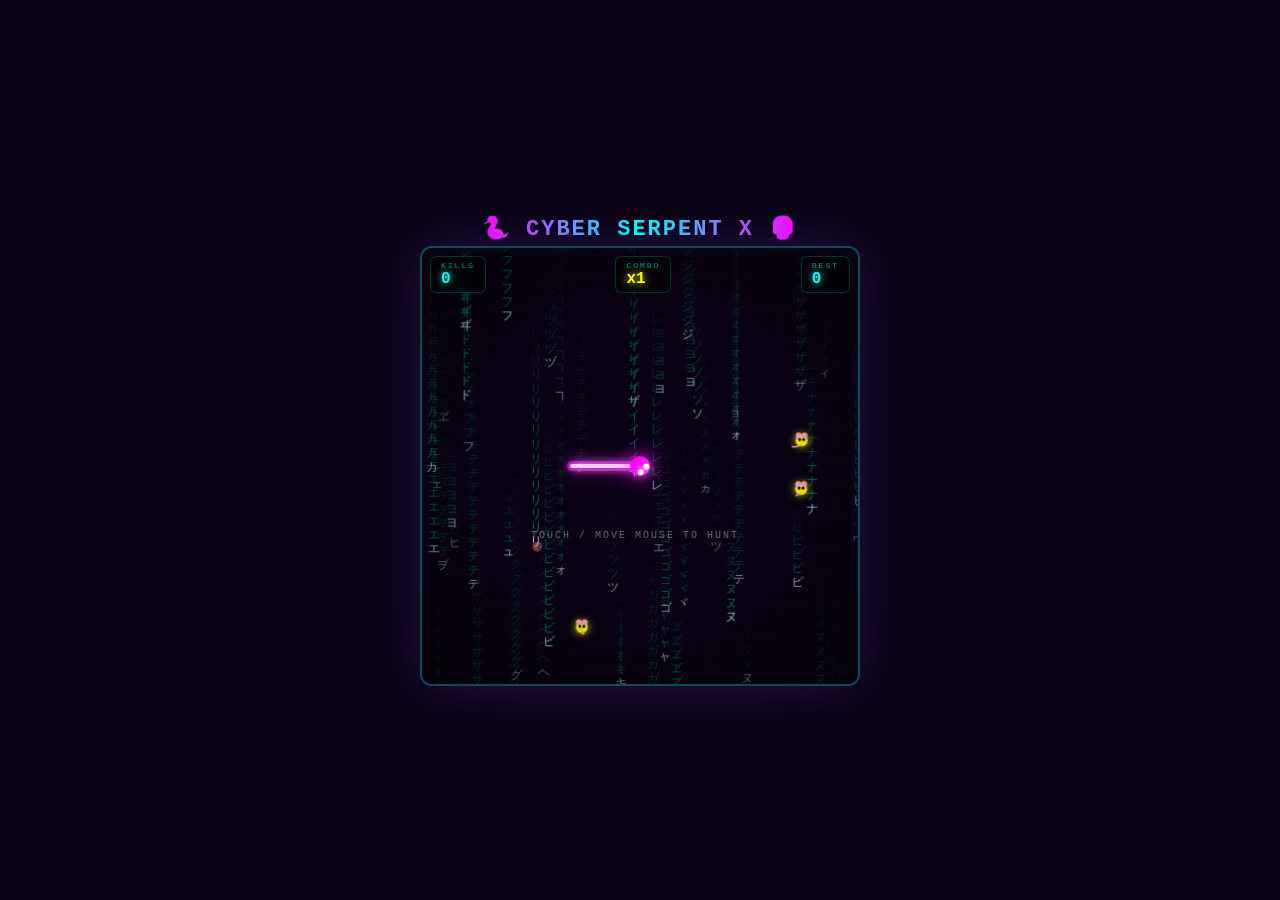
==== commit 86d63af6: "🎵 レトロサイバーパンクBGM追加！4つ打ちキック＋ハイハット＋ベース＋アルペジオ chiptune engine" ====
--- a/index.html
+++ b/index.html
@@ -127,65 +127,140 @@
 let glitchTimer = 0;
 let glitchAmount = 0;
 
-// ── オーディオ ──
+// ═══════════════════════════════════════════════
+// 🎵 レトロサイバーパンク BGM — Chiptune Engine
+// ═══════════════════════════════════════════════
 let audioCtx = null;
 let bgmPlaying = false;
+let bgmStep = 0;
+let bgmTimer = 0;
+const BPM = 138;
+const STEP_TIME = 60 / BPM / 4; // 16th note
+
+// 🎹 ダークサイバーパンクコード進行 (Am - F - G - Em)
+const bassNotes = [110, 87.31, 98, 82.41]; // A2, F2, G2, E2
+const arpNotes = [
+  [220, 261.63, 329.63, 440],                   // Am
+  [174.61, 220, 261.63, 349.23],                 // F
+  [196, 246.94, 293.66, 392],                     // G
+  [164.81, 196, 246.94, 329.63]                   // Em
+];
+
+// 🥁 ドラムパターン (16ステップ)
+const kickPattern  = [1,0,0,0, 1,0,0,0, 1,0,0,0, 1,0,0,0]; // 4つ打ち
+const hatPattern   = [0,0,1,0, 0,0,1,0, 0,0,1,0, 0,1,1,0]; // 8分+α
+const bassPattern  = [1,0,0,0, 1,0,1,0, 1,0,0,1, 0,0,1,0]; // ベースリズム
+const arpPattern   = [1,1,1,1, 1,1,1,1, 1,1,1,1, 1,1,1,1]; // 常時アルペジオ
 
 function initAudio() {
   if (audioCtx) return;
   audioCtx = new (window.AudioContext || window.webkitAudioContext)();
-  // ダークシンセBGM
-  const osc = audioCtx.createOscillator();
-  const gain = audioCtx.createGain();
-  const filter = audioCtx.createBiquadFilter();
-  osc.type = 'sawtooth';
-  osc.frequency.value = 55;
-  filter.type = 'lowpass';
-  filter.frequency.value = 200;
-  filter.Q.value = 5;
-  gain.gain.value = 0.03;
-  osc.connect(filter);
-  filter.connect(gain);
-  gain.connect(audioCtx.destination);
-  osc.start();
-  // LFO for wobble
-  const lfo = audioCtx.createOscillator();
-  const lfoGain = audioCtx.createGain();
-  lfo.frequency.value = 0.3;
-  lfoGain.gain.value = 20;
-  lfo.connect(lfoGain);
-  lfoGain.connect(filter.frequency);
-  lfo.start();
   bgmPlaying = true;
 }
 
+// 🎛️ BGMシンセエンジン（毎フレーム呼び出し）
+function updateBGM(dt) {
+  if (!bgmPlaying || !audioCtx) return;
+  bgmTimer += dt * 1000;
+  while (bgmTimer >= STEP_TIME * 1000) {
+    bgmTimer -= STEP_TIME * 1000;
+    playStep(bgmStep);
+    bgmStep = (bgmStep + 1) % 64; // 4小節ループ
+  }
+}
+
+function playStep(step) {
+  const t = audioCtx.currentTime;
+  const bar = Math.floor(step / 16) % 4;
+  const pos = step % 16;
+  const masterVol = 0.06;
+
+  // 🥁 キック
+  if (kickPattern[pos]) {
+    const osc = audioCtx.createOscillator();
+    const gain = audioCtx.createGain();
+    osc.type = 'sine';
+    osc.frequency.setValueAtTime(150, t);
+    osc.frequency.exponentialRampToValueAtTime(40, t + 0.08);
+    gain.gain.setValueAtTime(0.3, t);
+    gain.gain.exponentialRampToValueAtTime(0.001, t + 0.12);
+    osc.connect(gain); gain.connect(audioCtx.destination);
+    osc.start(t); osc.stop(t + 0.12);
+  }
+
+  // 🥁 ハイハット
+  if (hatPattern[pos]) {
+    const buf = audioCtx.createBuffer(1, audioCtx.sampleRate * 0.04, audioCtx.sampleRate);
+    const data = buf.getChannelData(0);
+    for (let i = 0; i < data.length; i++) data[i] = (Math.random() * 2 - 1) * (1 - i / data.length);
+    const src = audioCtx.createBufferSource();
+    const gain = audioCtx.createGain();
+    const filter = audioCtx.createBiquadFilter();
+    filter.type = 'highpass'; filter.frequency.value = 8000;
+    gain.gain.setValueAtTime(0.08, t);
+    gain.gain.exponentialRampToValueAtTime(0.001, t + 0.04);
+    src.buffer = buf;
+    src.connect(filter); filter.connect(gain); gain.connect(audioCtx.destination);
+    src.start(t); src.stop(t + 0.04);
+  }
+
+  // 🎸 ベース (矩形波)
+  if (bassPattern[pos]) {
+    const osc = audioCtx.createOscillator();
+    const gain = audioCtx.createGain();
+    const filter = audioCtx.createBiquadFilter();
+    osc.type = 'square';
+    osc.frequency.value = bassNotes[bar];
+    filter.type = 'lowpass'; filter.frequency.value = 400; filter.Q.value = 3;
+    gain.gain.setValueAtTime(masterVol * 1.5, t);
+    gain.gain.exponentialRampToValueAtTime(0.001, t + STEP_TIME * 1.5);
+    osc.connect(filter); filter.connect(gain); gain.connect(audioCtx.destination);
+    osc.start(t); osc.stop(t + STEP_TIME * 2);
+  }
+
+  // 🎹 アルペジオ (三角波、高音)
+  if (arpPattern[pos]) {
+    const arpIdx = pos % 4;
+    const freq = arpNotes[bar][arpIdx] * 2; // オクターブ上
+    const osc = audioCtx.createOscillator();
+    const gain = audioCtx.createGain();
+    osc.type = 'triangle';
+    osc.frequency.value = freq;
+    gain.gain.setValueAtTime(masterVol * 0.5, t);
+    gain.gain.setValueAtTime(masterVol * 0.5, t + STEP_TIME * 0.6);
+    gain.gain.exponentialRampToValueAtTime(0.001, t + STEP_TIME * 0.9);
+    osc.connect(gain); gain.connect(audioCtx.destination);
+    osc.start(t); osc.stop(t + STEP_TIME);
+  }
+}
+
+// 🎵 効果音
 function playEatSound() {
   if (!audioCtx) return;
+  const t = audioCtx.currentTime;
   const osc = audioCtx.createOscillator();
   const gain = audioCtx.createGain();
   osc.type = 'square';
-  osc.frequency.setValueAtTime(800, audioCtx.currentTime);
-  osc.frequency.exponentialRampToValueAtTime(200, audioCtx.currentTime + 0.1);
-  gain.gain.setValueAtTime(0.1, audioCtx.currentTime);
-  gain.gain.exponentialRampToValueAtTime(0.001, audioCtx.currentTime + 0.15);
-  osc.connect(gain);
-  gain.connect(audioCtx.destination);
-  osc.start(audioCtx.currentTime);
-  osc.stop(audioCtx.currentTime + 0.15);
+  osc.frequency.setValueAtTime(600, t);
+  osc.frequency.exponentialRampToValueAtTime(1200, t + 0.04);
+  osc.frequency.exponentialRampToValueAtTime(300, t + 0.12);
+  gain.gain.setValueAtTime(0.1, t);
+  gain.gain.exponentialRampToValueAtTime(0.001, t + 0.18);
+  osc.connect(gain); gain.connect(audioCtx.destination);
+  osc.start(t); osc.stop(t + 0.18);
 }
 
 function playComboSound(pitch) {
   if (!audioCtx) return;
+  const t = audioCtx.currentTime;
   const osc = audioCtx.createOscillator();
   const gain = audioCtx.createGain();
   osc.type = 'triangle';
   osc.frequency.value = pitch;
-  gain.gain.setValueAtTime(0.08, audioCtx.currentTime);
-  gain.gain.exponentialRampToValueAtTime(0.001, audioCtx.currentTime + 0.2);
-  osc.connect(gain);
-  gain.connect(audioCtx.destination);
-  osc.start(audioCtx.currentTime);
-  osc.stop(audioCtx.currentTime + 0.2);
+  gain.gain.setValueAtTime(0.08, t);
+  gain.gain.exponentialRampToValueAtTime(0.001, t + 0.2);
+  osc.connect(gain); gain.connect(audioCtx.destination);
+  osc.start(t); osc.stop(t + 0.2);
 }
 
 // ── イベント ──
@@ -599,7 +674,11 @@
   ctx.fillRect(0, 0, W, H);
 }
 
-function loop() {
+let lastTime = 0;
+function loop(timestamp) {
+  const dt = lastTime ? (timestamp - lastTime) / 1000 : 0.016;
+  lastTime = timestamp;
+  updateBGM(dt);
   update();
   draw();
   requestAnimationFrame(loop);
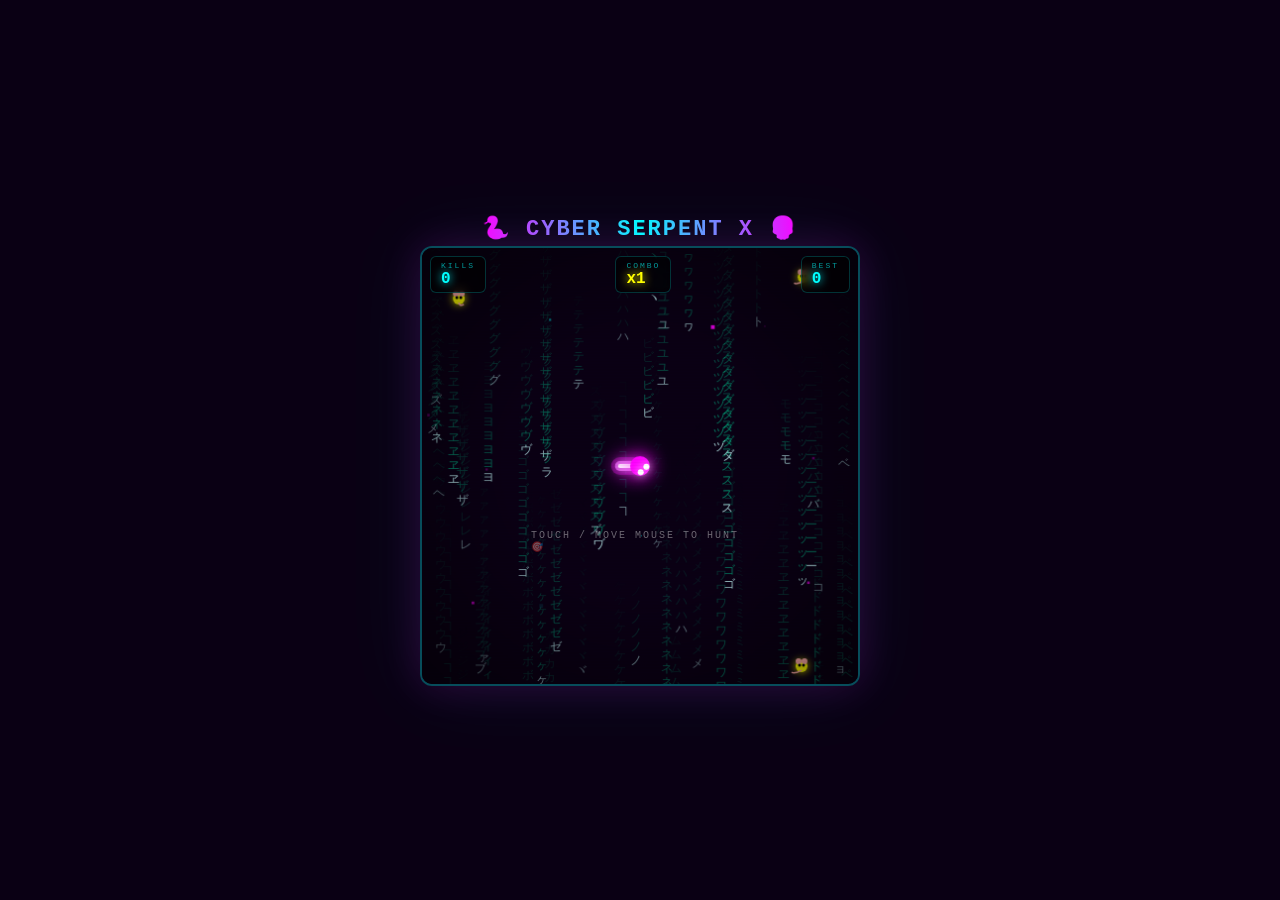
==== commit 438ce3a2: "🔥 完全オーバーホール: グリッド削除・旋回式スムーズ移動・3層ネオングロー・常時浮遊パーティクル・BGMフリーズ修正" ====
--- a/index.html
+++ b/index.html
@@ -57,7 +57,8 @@
 let gameActive = true;
 
 // ── ヘビ ──
-const SNAKE_SPEED = 3.5;
+const SNAKE_SPEED = 5.5;
+const SNAKE_TURN = 0.12;
 const SEGMENT_COUNT = 40;
 const SEGMENT_SPACING = 5;
 let snakeHead = { x: W/2, y: H/2, vx: 0, vy: 0 };
@@ -162,11 +163,14 @@
 function updateBGM(dt) {
   if (!bgmPlaying || !audioCtx) return;
   bgmTimer += dt * 1000;
-  while (bgmTimer >= STEP_TIME * 1000) {
+  let safety = 0;
+  while (bgmTimer >= STEP_TIME * 1000 && safety < 10) {
     bgmTimer -= STEP_TIME * 1000;
     playStep(bgmStep);
-    bgmStep = (bgmStep + 1) % 64; // 4小節ループ
-  }
+    bgmStep = (bgmStep + 1) % 64;
+    safety++;
+  }
+  if (safety >= 10) bgmTimer = 0; // リセットでフリーズ防止
 }
 
 function playStep(step) {
@@ -445,13 +449,14 @@
 function drawSnake() {
   if (snakeSegments.length < 2) return;
 
-  // グロー効果
+  const time = Date.now() * 0.001;
+  const hueShift = Math.sin(time * 2) * 20; // 色が揺れる
+
+  // 🔥 外側グロー（巨大）
   ctx.shadowColor = '#ff00ff';
-  ctx.shadowBlur = 15;
-
-  // 太いラインでベース
-  ctx.strokeStyle = 'rgba(255,0,255,0.6)';
-  ctx.lineWidth = 10;
+  ctx.shadowBlur = 25;
+  ctx.strokeStyle = 'rgba(255,0,255,0.3)';
+  ctx.lineWidth = 18;
   ctx.lineCap = 'round';
   ctx.lineJoin = 'round';
   ctx.beginPath();
@@ -461,13 +466,19 @@
   }
   ctx.stroke();
 
-  // 細いコアライン
+  // 💜 メインボディ
+  ctx.shadowColor = `hsl(${300 + hueShift}, 100%, 60%)`;
+  ctx.shadowBlur = 15;
+  ctx.strokeStyle = `hsla(${300 + hueShift}, 100%, 70%, 0.7)`;
+  ctx.lineWidth = 10;
+  ctx.stroke();
+
+  // ⚪ コア（白く光る）
   ctx.shadowBlur = 8;
   ctx.shadowColor = '#ffffff';
-  ctx.strokeStyle = 'rgba(255,255,255,0.8)';
+  ctx.strokeStyle = 'rgba(255,255,255,0.9)';
   ctx.lineWidth = 4;
   ctx.stroke();
-
   ctx.shadowBlur = 0;
 
   // 頭
@@ -561,46 +572,58 @@
 
 // ── メインループ ──
 function update() {
-  // ヘビ頭をマウスに追従
+  // 🎯 ヘビ頭: マウス方向に滑らか旋回
   const dx = mouseX - snakeHead.x;
   const dy = mouseY - snakeHead.y;
   const dist = Math.sqrt(dx * dx + dy * dy);
-  if (dist > 2) {
-    const nx = dx / dist;
-    const ny = dy / dist;
-    snakeHead.vx += nx * 0.3;
-    snakeHead.vy += ny * 0.3;
-  }
-
-  // 速度制限
-  const hspeed = Math.sqrt(snakeHead.vx * snakeHead.vx + snakeHead.vy * snakeHead.vy);
-  if (hspeed > SNAKE_SPEED) {
-    snakeHead.vx = snakeHead.vx / hspeed * SNAKE_SPEED;
-    snakeHead.vy = snakeHead.vy / hspeed * SNAKE_SPEED;
+  if (dist > 3) {
+    const targetAngle = Math.atan2(dy, dx);
+    let currentAngle = Math.atan2(snakeHead.vy || 0.001, snakeHead.vx || 0.001);
+    // 最短回転
+    let diff = targetAngle - currentAngle;
+    while (diff > Math.PI) diff -= Math.PI * 2;
+    while (diff < -Math.PI) diff += Math.PI * 2;
+    currentAngle += diff * SNAKE_TURN;
+    snakeHead.vx = Math.cos(currentAngle) * SNAKE_SPEED;
+    snakeHead.vy = Math.sin(currentAngle) * SNAKE_SPEED;
+  } else {
+    // 停止
+    snakeHead.vx *= 0.85;
+    snakeHead.vy *= 0.85;
   }
 
   snakeHead.x += snakeHead.vx;
   snakeHead.y += snakeHead.vy;
 
-  // 壁でバウンド
-  if (snakeHead.x < 10) { snakeHead.x = 10; snakeHead.vx *= -0.5; }
-  if (snakeHead.x > W - 10) { snakeHead.x = W - 10; snakeHead.vx *= -0.5; }
-  if (snakeHead.y < 10) { snakeHead.y = 10; snakeHead.vy *= -0.5; }
-  if (snakeHead.y > H - 10) { snakeHead.y = H - 10; snakeHead.vy *= -0.5; }
-
-  // 動いてるときパーティクル
-  if (hspeed > 1) {
-    spawnParticles(snakeHead.x, snakeHead.y, '#ff00ff', 0.3);
-  }
-
-  // セグメント更新（前のセグメントに追従）
-  snakeSegments[0].x += (snakeHead.x - snakeSegments[0].x) * 0.5;
-  snakeSegments[0].y += (snakeHead.y - snakeSegments[0].y) * 0.5;
+  // 壁でなめらか反射
+  if (snakeHead.x < 8) { snakeHead.x = 8; snakeHead.vx = Math.abs(snakeHead.vx) * 0.6; }
+  if (snakeHead.x > W - 8) { snakeHead.x = W - 8; snakeHead.vx = -Math.abs(snakeHead.vx) * 0.6; }
+  if (snakeHead.y < 8) { snakeHead.y = 8; snakeHead.vy = Math.abs(snakeHead.vy) * 0.6; }
+  if (snakeHead.y > H - 8) { snakeHead.y = H - 8; snakeHead.vy = -Math.abs(snakeHead.vy) * 0.6; }
+
+  // 移動中パーティクル (多め)
+  const hspeed = Math.sqrt(snakeHead.vx * snakeHead.vx + snakeHead.vy * snakeHead.vy);
+  if (hspeed > 2) {
+    spawnParticles(snakeHead.x, snakeHead.y, '#ff00ff', 0.6);
+    spawnParticles(snakeHead.x, snakeHead.y, '#ff66ff', 0.3);
+  }
+
+  // ✨ 常時浮遊パーティクル
+  if (Math.random() < 0.4) {
+    spawnParticles(
+      Math.random() * W, Math.random() * H,
+      Math.random() < 0.5 ? '#00ffff' : '#ff00ff', 0.5
+    );
+  }
+
+  // セグメント追従（高速・なめらか）
+  snakeSegments[0].x += (snakeHead.x - snakeSegments[0].x) * 0.6;
+  snakeSegments[0].y += (snakeHead.y - snakeSegments[0].y) * 0.6;
   for (let i = 1; i < snakeSegments.length; i++) {
     const prev = snakeSegments[i - 1];
     const seg = snakeSegments[i];
-    seg.x += (prev.x - seg.x) * 0.35;
-    seg.y += (prev.y - seg.y) * 0.35;
+    seg.x += (prev.x - seg.x) * 0.45;
+    seg.y += (prev.y - seg.y) * 0.45;
   }
 
   // コンボタイマー
@@ -645,10 +668,9 @@
   // 背景
   ctx.fillStyle = '#0a0014';
   ctx.fillRect(0, 0, W, H);
-  drawNeonGrid();
   drawMatrixRain();
 
-  // グリッチバー
+  // ⚡ グリッチバー + クロマティック収差
   if (glitchAmount > 0.05 && Math.random() < 0.3) {
     const gy2 = Math.random() * H;
     const gh2 = Math.random() * 20 + 5;
